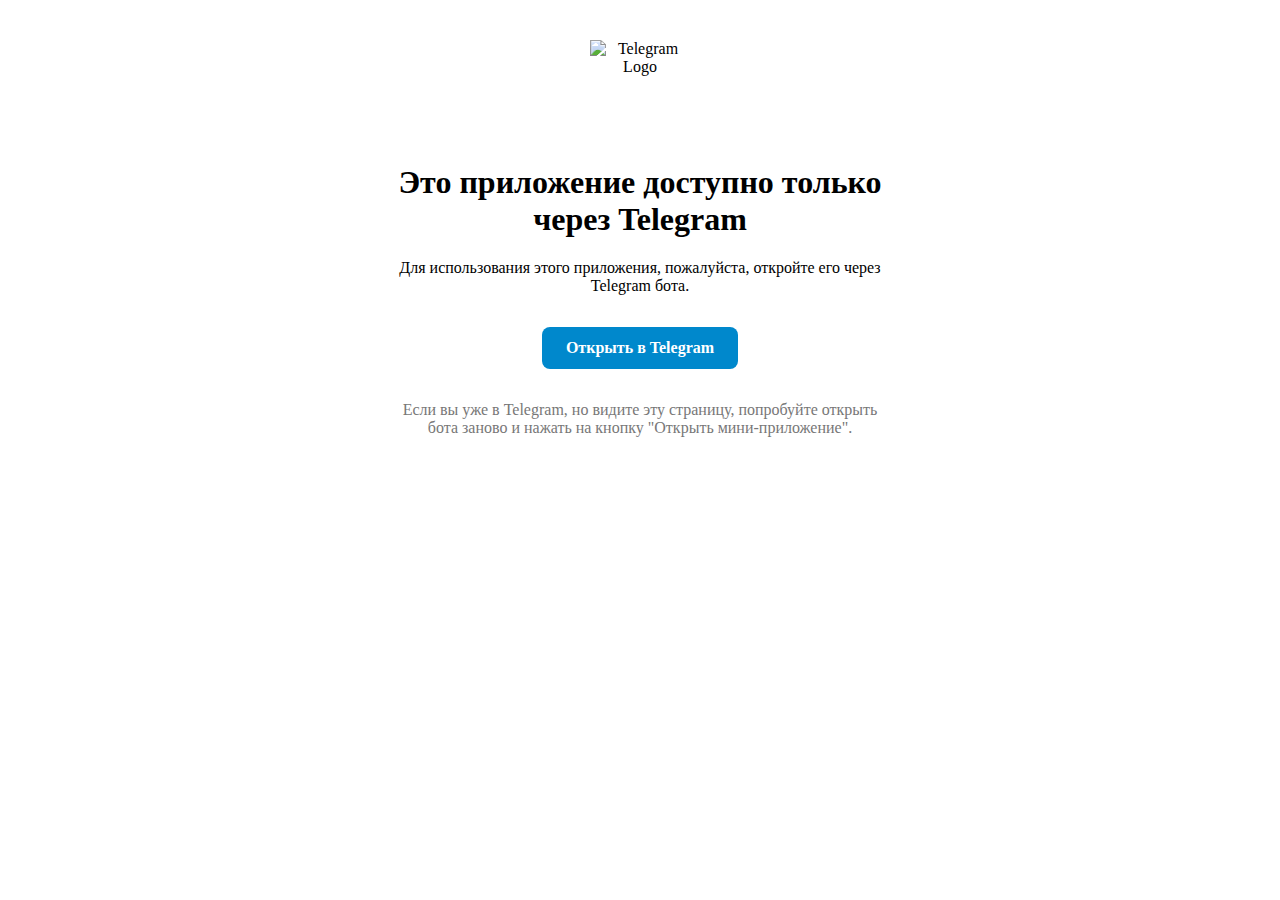
==== templates/redirect.html @ 85796883 "Добавлена проверка источника запроса и страница перенаправления в Telegram" ====
<!DOCTYPE html>
<html lang="ru">
<head>
    <meta charset="UTF-8">
    <meta name="viewport" content="width=device-width, initial-scale=1.0">
    <title>Перейдите в Telegram</title>
    <link rel="stylesheet" href="{{ url_for('static', filename='css/style.css') }}">
    <style>
        .telegram-redirect {
            text-align: center;
            padding: 2rem;
            max-width: 500px;
            margin: 0 auto;
        }
        
        .telegram-logo {
            width: 100px;
            height: 100px;
            margin: 0 auto 1.5rem;
            display: block;
        }
        
        .telegram-button {
            display: inline-block;
            background-color: #0088cc;
            color: white;
            padding: 12px 24px;
            border-radius: 8px;
            text-decoration: none;
            font-weight: bold;
            margin-top: 1rem;
            transition: background-color 0.2s;
        }
        
        .telegram-button:hover {
            background-color: #0077b5;
        }
    </style>
</head>
<body>
    <div class="container">
        <div class="telegram-redirect">
            <img src="https://telegram.org/img/t_logo.svg" alt="Telegram Logo" class="telegram-logo">
            <h1>Это приложение доступно только через Telegram</h1>
            <p>Для использования этого приложения, пожалуйста, откройте его через Telegram бота.</p>
            <a href="https://t.me/TenMoBot" class="telegram-button">Открыть в Telegram</a>
            <p class="hint" style="margin-top: 2rem; color: #777;">
                Если вы уже в Telegram, но видите эту страницу, попробуйте открыть бота заново и нажать на кнопку "Открыть мини-приложение".
            </p>
        </div>
    </div>
</body>
</html>
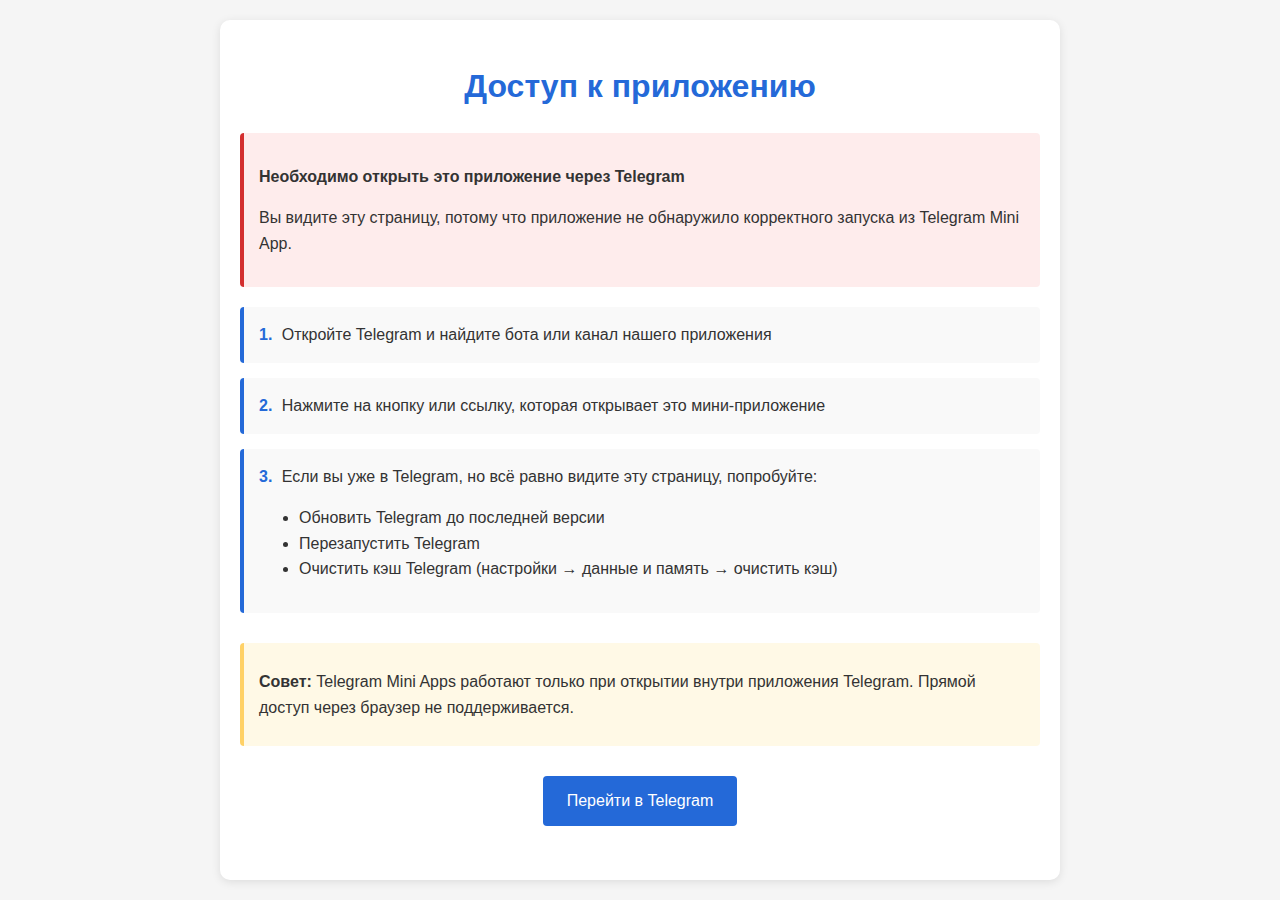
==== commit 2da7d2be: "Initial commit with all project files" ====
--- a/templates/redirect.html
+++ b/templates/redirect.html
@@ -3,50 +3,137 @@
 <head>
     <meta charset="UTF-8">
     <meta name="viewport" content="width=device-width, initial-scale=1.0">
-    <title>Перейдите в Telegram</title>
-    <link rel="stylesheet" href="{{ url_for('static', filename='css/style.css') }}">
+    <title>Перенаправление</title>
     <style>
-        .telegram-redirect {
-            text-align: center;
-            padding: 2rem;
-            max-width: 500px;
-            margin: 0 auto;
+        body {
+            font-family: 'Roboto', Arial, sans-serif;
+            line-height: 1.6;
+            color: #333;
+            background-color: #f5f5f5;
+            margin: 0;
+            padding: 0;
+            display: flex;
+            flex-direction: column;
+            min-height: 100vh;
         }
         
-        .telegram-logo {
-            width: 100px;
-            height: 100px;
-            margin: 0 auto 1.5rem;
-            display: block;
+        .container {
+            max-width: 800px;
+            margin: 0 auto;
+            padding: 20px;
+            background-color: #fff;
+            border-radius: 10px;
+            box-shadow: 0 2px 10px rgba(0, 0, 0, 0.1);
+            margin-top: 20px;
+            margin-bottom: 20px;
+            flex: 1;
         }
         
-        .telegram-button {
-            display: inline-block;
-            background-color: #0088cc;
-            color: white;
-            padding: 12px 24px;
-            border-radius: 8px;
-            text-decoration: none;
-            font-weight: bold;
-            margin-top: 1rem;
-            transition: background-color 0.2s;
+        h1 {
+            color: #2469D8;
+            margin-bottom: 20px;
+            text-align: center;
         }
         
-        .telegram-button:hover {
-            background-color: #0077b5;
+        .instructions {
+            margin-bottom: 30px;
+        }
+        
+        .step {
+            margin-bottom: 15px;
+            padding: 15px;
+            background-color: #f9f9f9;
+            border-left: 4px solid #2469D8;
+            border-radius: 4px;
+        }
+        
+        .step-number {
+            font-weight: bold;
+            color: #2469D8;
+            margin-right: 5px;
+        }
+        
+        .button {
+            display: inline-block;
+            background-color: #2469D8;
+            color: #fff;
+            padding: 12px 24px;
+            border: none;
+            border-radius: 4px;
+            cursor: pointer;
+            font-size: 16px;
+            text-align: center;
+            text-decoration: none;
+            margin: 10px 0;
+        }
+        
+        .button:hover {
+            background-color: #1D5BB5;
+        }
+        
+        .tip {
+            background-color: #FFF9E6;
+            padding: 10px 15px;
+            border-left: 4px solid #FFD166;
+            margin: 20px 0;
+            border-radius: 4px;
+        }
+        
+        .error-box {
+            background-color: #FEECEC;
+            padding: 15px;
+            border-left: 4px solid #D32F2F;
+            margin: 20px 0;
+            border-radius: 4px;
+        }
+        
+        img {
+            max-width: 100%;
+            height: auto;
+            margin: 15px 0;
+            border: 1px solid #ddd;
+            border-radius: 4px;
+        }
+        
+        .center {
+            text-align: center;
         }
     </style>
 </head>
 <body>
     <div class="container">
-        <div class="telegram-redirect">
-            <img src="https://telegram.org/img/t_logo.svg" alt="Telegram Logo" class="telegram-logo">
-            <h1>Это приложение доступно только через Telegram</h1>
-            <p>Для использования этого приложения, пожалуйста, откройте его через Telegram бота.</p>
-            <a href="https://t.me/TenMoBot" class="telegram-button">Открыть в Telegram</a>
-            <p class="hint" style="margin-top: 2rem; color: #777;">
-                Если вы уже в Telegram, но видите эту страницу, попробуйте открыть бота заново и нажать на кнопку "Открыть мини-приложение".
-            </p>
+        <h1>Доступ к приложению</h1>
+        
+        <div class="error-box">
+            <p><strong>Необходимо открыть это приложение через Telegram</strong></p>
+            <p>Вы видите эту страницу, потому что приложение не обнаружило корректного запуска из Telegram Mini App.</p>
+        </div>
+        
+        <div class="instructions">
+            <div class="step">
+                <span class="step-number">1.</span> Откройте Telegram и найдите бота или канал нашего приложения
+            </div>
+            
+            <div class="step">
+                <span class="step-number">2.</span> Нажмите на кнопку или ссылку, которая открывает это мини-приложение
+            </div>
+            
+            <div class="step">
+                <span class="step-number">3.</span> Если вы уже в Telegram, но всё равно видите эту страницу, попробуйте:
+                <ul>
+                    <li>Обновить Telegram до последней версии</li>
+                    <li>Перезапустить Telegram</li>
+                    <li>Очистить кэш Telegram (настройки → данные и память → очистить кэш)</li>
+                </ul>
+            </div>
+        </div>
+        
+        <div class="tip">
+            <p><strong>Совет:</strong> Telegram Mini Apps работают только при открытии внутри приложения Telegram. Прямой доступ через браузер не поддерживается.</p>
+        </div>
+        
+        <div class="center">
+            <a href="https://t.me/" class="button">Перейти в Telegram</a>
         </div>
     </div>
 </body>
